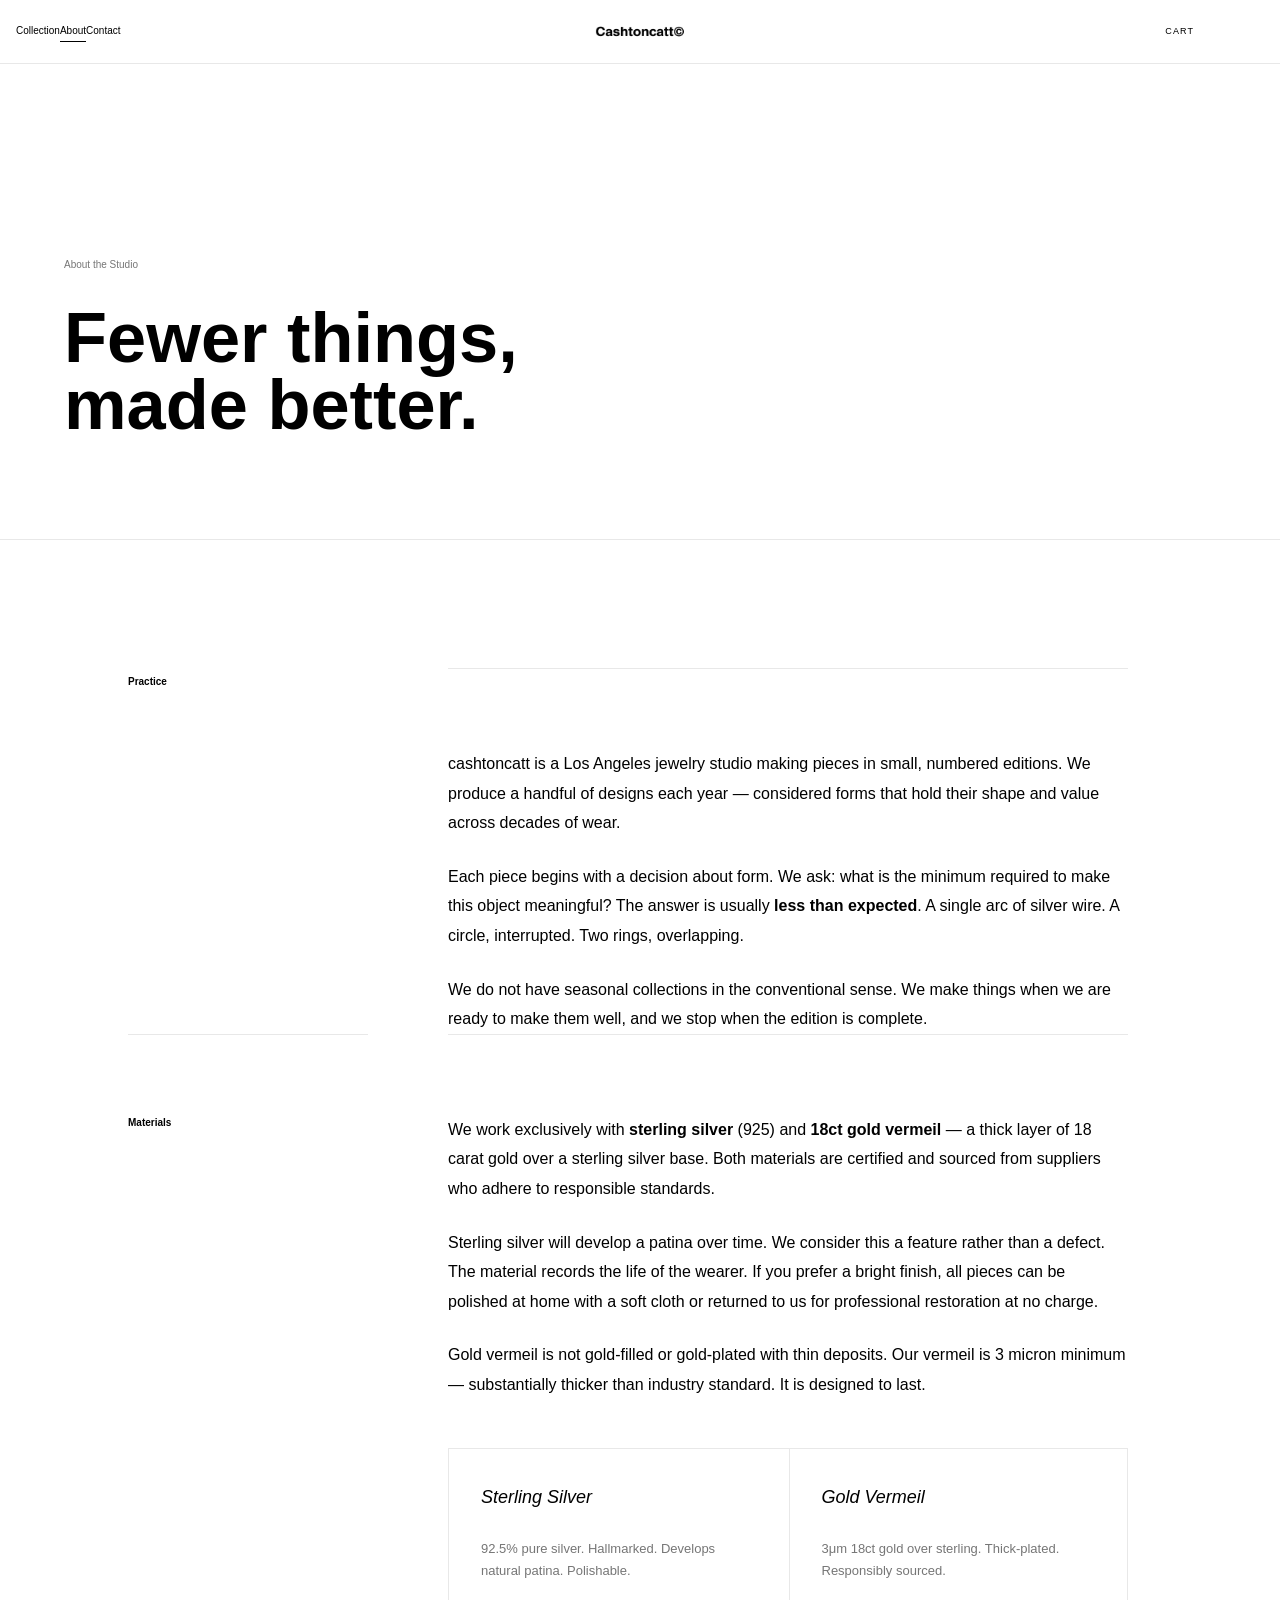
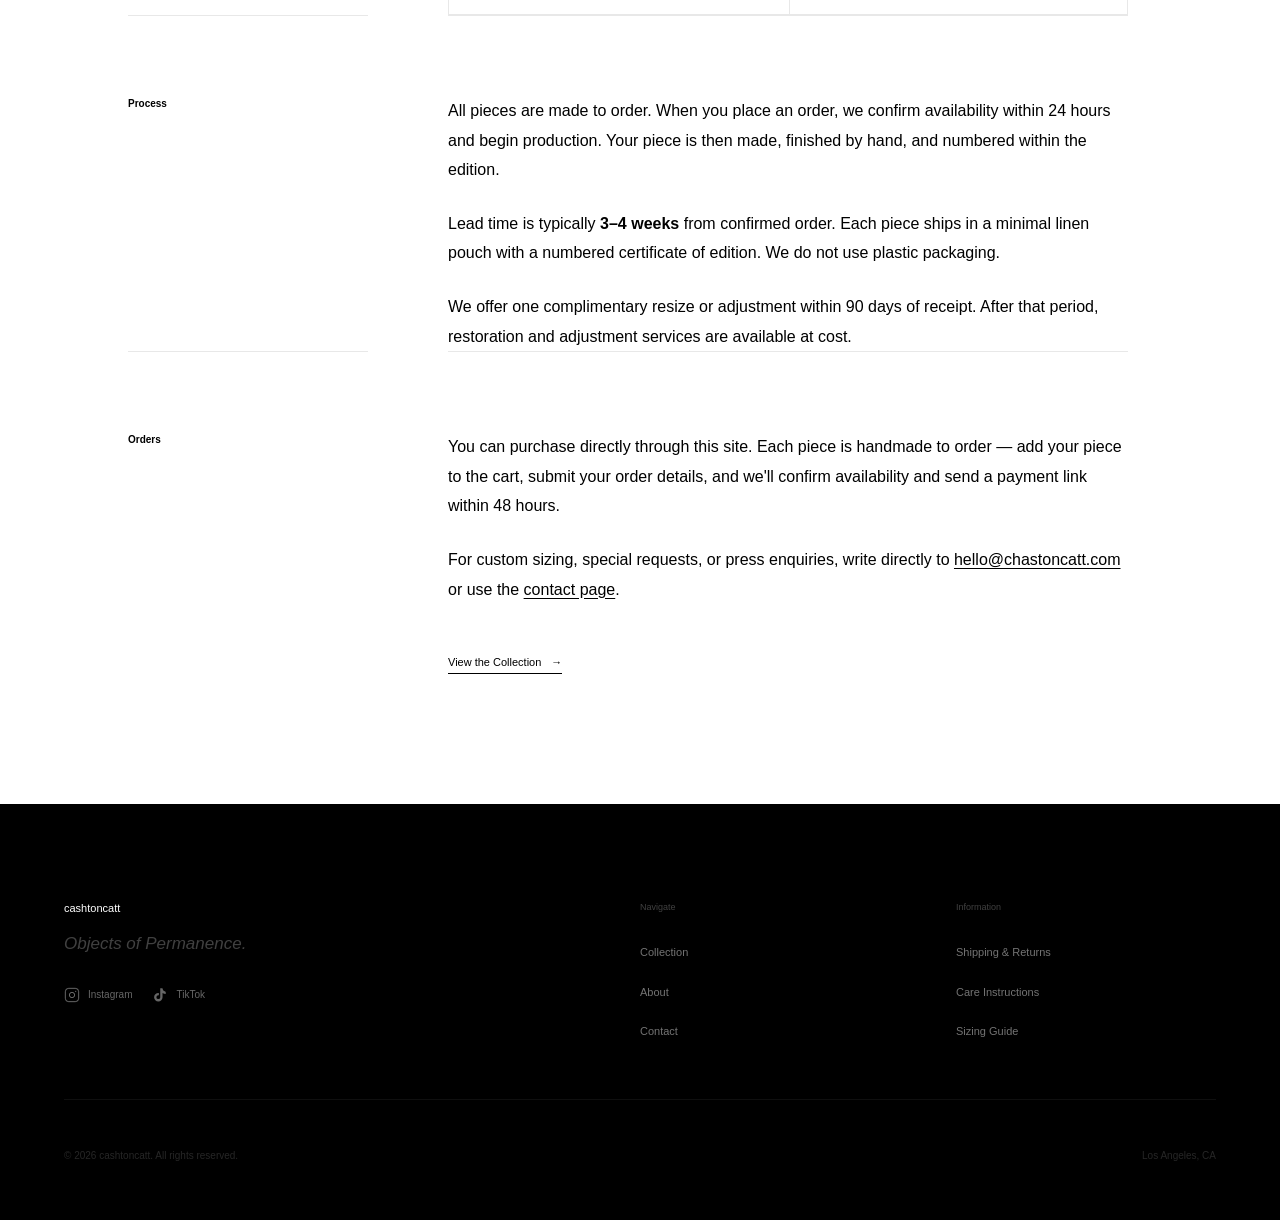
==== about.html @ 6d13a018 "Initial commit — cashtoncatt website" ====
<!DOCTYPE html>
<html lang="en">
<head>
  <meta charset="UTF-8">
  <meta name="viewport" content="width=device-width, initial-scale=1.0">
  <title>About — cashtoncatt</title>
  <meta name="description" content="cashtoncatt makes jewelry in small quantities from a studio in Los Angeles. Learn about our practice, materials, and process.">
  <link rel="stylesheet" href="css/style.css">
</head>
<body>

  <!-- ============================================
       NAVIGATION
       ============================================ -->
  <nav class="nav scrolled" id="nav">
    <div class="nav__left">
      <a href="products.html" class="nav__link">Collection</a>
      <a href="about.html" class="nav__link active">About</a>
      <a href="contact.html" class="nav__link">Contact</a>
    </div>
    <a href="index.html" class="nav__brand"><img src="images/logo.png" alt="cashtoncatt" class="nav__logo"></a>
    <div class="nav__right">
      <button class="nav__cart" id="cartToggle" aria-label="Open cart">
        Cart <span class="nav__cart-badge">0</span>
      </button>
      <button class="nav__mobile-toggle" id="mobileToggle" aria-label="Open menu">
        <span></span>
        <span></span>
      </button>
    </div>
  </nav>

  <!-- Mobile Nav -->
  <div class="nav-mobile" id="navMobile" role="dialog" aria-label="Navigation">
    <button class="nav-mobile__close" id="navMobileClose">Close</button>
    <ul class="nav-mobile__links">
      <li><a href="index.html">Home</a></li>
      <li><a href="products.html">Collection</a></li>
      <li><a href="about.html">About</a></li>
      <li><a href="contact.html">Contact</a></li>
    </ul>
  </div>

  <!-- ============================================
       ABOUT HERO
       ============================================ -->
  <section class="about-hero">
    <div class="about-hero__content">
      <span class="label about-hero__label">About the Studio</span>
      <h1 class="about-hero__title display">
        Fewer things,<br>made better.
      </h1>
    </div>
  </section>

  <!-- ============================================
       ABOUT BODY
       ============================================ -->
  <main class="about-body">
    <div class="about-body__inner container">

      <!-- Section 1: Practice -->
      <div class="about-body__section reveal">
        <p class="about-body__label">Practice</p>
      </div>
      <div class="about-body__section reveal reveal-d1">
        <div class="about-body__text">
          <p>
            cashtoncatt is a Los Angeles jewelry studio making pieces in small, numbered editions. We produce a handful of designs each year — considered forms that hold their shape and value across decades of wear.
          </p>
          <p>
            Each piece begins with a decision about form. We ask: what is the minimum required to make this object meaningful? The answer is usually <strong>less than expected</strong>. A single arc of silver wire. A circle, interrupted. Two rings, overlapping.
          </p>
          <p>
            We do not have seasonal collections in the conventional sense. We make things when we are ready to make them well, and we stop when the edition is complete.
          </p>
        </div>
      </div>

      <!-- Section 2: Materials -->
      <div class="about-body__section reveal">
        <p class="about-body__label">Materials</p>
      </div>
      <div class="about-body__section reveal reveal-d1">
        <div class="about-body__text">
          <p>
            We work exclusively with <strong>sterling silver</strong> (925) and <strong>18ct gold vermeil</strong> — a thick layer of 18 carat gold over a sterling silver base. Both materials are certified and sourced from suppliers who adhere to responsible standards.
          </p>
          <p>
            Sterling silver will develop a patina over time. We consider this a feature rather than a defect. The material records the life of the wearer. If you prefer a bright finish, all pieces can be polished at home with a soft cloth or returned to us for professional restoration at no charge.
          </p>
          <p>
            Gold vermeil is not gold-filled or gold-plated with thin deposits. Our vermeil is 3 micron minimum — substantially thicker than industry standard. It is designed to last.
          </p>
          <div class="materials-grid">
            <div class="material-item">
              <p class="material-item__name">Sterling Silver</p>
              <p class="material-item__desc">92.5% pure silver. Hallmarked. Develops natural patina. Polishable.</p>
            </div>
            <div class="material-item" style="border-left: 1px solid var(--border);">
              <p class="material-item__name">Gold Vermeil</p>
              <p class="material-item__desc">3μm 18ct gold over sterling. Thick-plated. Responsibly sourced.</p>
            </div>
          </div>
        </div>
      </div>

      <!-- Section 3: Process -->
      <div class="about-body__section reveal">
        <p class="about-body__label">Process</p>
      </div>
      <div class="about-body__section reveal reveal-d1">
        <div class="about-body__text">
          <p>
            All pieces are made to order. When you place an order, we confirm availability within 24 hours and begin production. Your piece is then made, finished by hand, and numbered within the edition.
          </p>
          <p>
            Lead time is typically <strong>3–4 weeks</strong> from confirmed order. Each piece ships in a minimal linen pouch with a numbered certificate of edition. We do not use plastic packaging.
          </p>
          <p>
            We offer one complimentary resize or adjustment within 90 days of receipt. After that period, restoration and adjustment services are available at cost.
          </p>
        </div>
      </div>

      <!-- Section 4: Orders -->
      <div class="about-body__section reveal">
        <p class="about-body__label">Orders</p>
      </div>
      <div class="about-body__section reveal reveal-d1">
        <div class="about-body__text">
          <p>
            You can purchase directly through this site. Each piece is handmade to order — add your piece to the cart, submit your order details, and we'll confirm availability and send a payment link within 48 hours.
          </p>
          <p>
            For custom sizing, special requests, or press enquiries, write directly to <a href="mailto:hello@chastoncatt.com" style="text-decoration: underline; text-underline-offset: 3px;">hello@chastoncatt.com</a> or use the <a href="contact.html" style="text-decoration: underline; text-underline-offset: 3px;">contact page</a>.
          </p>
          <a href="products.html" class="cta-link" style="margin-top: 48px; display: inline-flex;">
            View the Collection <span class="arrow">→</span>
          </a>
        </div>
      </div>

    </div>
  </main>

  <!-- ============================================
       FOOTER
       ============================================ -->
  <footer class="footer">
    <div class="footer__inner">
      <div>
        <p class="footer__brand">cashtoncatt</p>
        <p class="footer__tagline">Objects of Permanence.</p>
        <div class="footer__social">
          <a href="https://instagram.com/chastoncatt" target="_blank" rel="noopener" class="footer__social-link" aria-label="Instagram">
            <svg class="footer__social-icon" viewBox="0 0 24 24" fill="none" stroke="currentColor" stroke-width="1.5" xmlns="http://www.w3.org/2000/svg" aria-hidden="true">
              <rect x="2" y="2" width="20" height="20" rx="5" ry="5"/>
              <circle cx="12" cy="12" r="4"/>
              <circle cx="17.5" cy="6.5" r="1" fill="currentColor" stroke="none"/>
            </svg>
            Instagram
          </a>
          <a href="https://tiktok.com/@chastoncatt" target="_blank" rel="noopener" class="footer__social-link" aria-label="TikTok">
            <svg class="footer__social-icon" viewBox="0 0 24 24" fill="currentColor" xmlns="http://www.w3.org/2000/svg" aria-hidden="true">
              <path d="M19.59 6.69a4.83 4.83 0 01-3.77-4.25V2h-3.45v13.67a2.89 2.89 0 01-2.88 2.5 2.89 2.89 0 01-2.89-2.89 2.89 2.89 0 012.89-2.89c.28 0 .54.04.79.1V9.01a6.27 6.27 0 00-.79-.05 6.34 6.34 0 00-6.34 6.34 6.34 6.34 0 006.34 6.34 6.34 6.34 0 006.33-6.34V9.05a8.16 8.16 0 004.77 1.52V7.12a4.85 4.85 0 01-1-.43z"/>
            </svg>
            TikTok
          </a>
        </div>
      </div>
      <div>
        <p class="footer__nav-label">Navigate</p>
        <ul class="footer__nav">
          <li><a href="products.html">Collection</a></li>
          <li><a href="about.html">About</a></li>
          <li><a href="contact.html">Contact</a></li>
        </ul>
      </div>
      <div>
        <p class="footer__nav-label">Information</p>
        <ul class="footer__nav">
          <li><a href="contact.html">Shipping &amp; Returns</a></li>
          <li><a href="contact.html">Care Instructions</a></li>
          <li><a href="contact.html">Sizing Guide</a></li>
        </ul>
      </div>
      <div class="footer__bottom">
        <span>© 2026 cashtoncatt. All rights reserved.</span>
        <span>Los Angeles, CA</span>
      </div>
    </div>
  </footer>

  <script src="js/products.js"></script>
  <script src="js/cart.js"></script>
  <script src="js/main.js"></script>
</body>
</html>
---- css/style.css ----
/* ============================================
   CASHTONCATT — Global Stylesheet
   ============================================ */

/* --- Variables --- */
:root {
  --bg:           #FFFFFF;
  --bg-alt:       #F5F5F5;
  --text:         #000000;
  --text-muted:   #767676;
  --text-faint:   #AAAAAA;
  --dark-bg:      #000000;
  --dark-text:    #FFFFFF;
  --dark-muted:   #888888;
  --border:       #E8E8E8;
  --border-mid:   #CCCCCC;

  --font-serif: Arial, sans-serif;
  --font-sans:  Arial, sans-serif;

  --nav-height:  64px;
  --max-width:   1400px;
  --px:          clamp(20px, 5vw, 80px);
  --section-py:  clamp(80px, 10vw, 140px);

  --ease:        cubic-bezier(0.25, 0.46, 0.45, 0.94);
  --t:           0.25s;
  --t-slow:      0.5s;
}

/* --- Reset --- */
*, *::before, *::after { box-sizing: border-box; margin: 0; padding: 0; }

html {
  font-size: 16px;
  scroll-behavior: smooth;
  -webkit-font-smoothing: antialiased;
  -moz-osx-font-smoothing: grayscale;
}

body {
  font-family: var(--font-sans);
  background-color: var(--bg);
  color: var(--text);
  font-weight: 300;
  line-height: 1.6;
  overflow-x: hidden;
  
}


img, svg { display: block; max-width: 100%; }
a { color: inherit; text-decoration: none; }
button { background: none; border: none; cursor: pointer; font-family: inherit; color: inherit; }
ul { list-style: none; }

/* --- Typography utilities --- */
.label {
  font-family: var(--font-sans);
  font-size: 10px;
  font-weight: 400;
  color: var(--text-muted);
}

.display {
  font-family: var(--font-serif);
  font-weight: 700;
}

/* ============================================
   NAVIGATION
   ============================================ */

.nav {
  position: fixed;
  top: 0; left: 0; right: 0;
  height: var(--nav-height);
  z-index: 500;
  display: flex;
  align-items: center;
  justify-content: space-between;
  padding: 0 var(--px) 0 16px;
  background-color: rgba(255, 255, 255, 0.97);
  backdrop-filter: blur(8px);
  -webkit-backdrop-filter: blur(8px);
  border-bottom: 1px solid var(--border);
  overflow: visible;
}

.nav .nav__logo { filter: brightness(0); }

.nav__brand {
  display: flex;
  align-items: center;
  flex-shrink: 0;
  align-self: center;
}

.nav__logo {
  height: 98px;
  width: auto;
  display: block;
  margin-top: calc((98px - var(--nav-height)) / -2);
  margin-bottom: calc((98px - var(--nav-height)) / -2);
  transform: translateY(4px);
}

.hero-image-link {
  display: block;
  width: 100%;
  height: 100svh;
  overflow: hidden;
  cursor: pointer;
}

.hero-image-link .hero__image {
  width: 100%;
  height: 100%;
  object-fit: cover;
  display: block;
}

.nav__link {
  font-size: 10px;
  font-weight: 400;
  position: relative;
  padding-bottom: 2px;
  white-space: nowrap;
}

.nav__link--cat {
  font-size: 9px;
  font-weight: 500;
  text-transform: uppercase;
  letter-spacing: 0.12em;
}

.nav__link::after {
  content: '';
  position: absolute;
  bottom: -1px; left: 0;
  width: 0; height: 1px;
  background: currentColor;
  transition: width var(--t) var(--ease);
}

.nav__link:hover::after,
.nav__link.active::after { width: 100%; }

@media (min-width: 768px) {
  .nav__left  { display: flex; align-items: center; gap: 0; }
  .nav__cats  { display: flex; align-items: center; gap: 28px; margin-left: 48px; }
  .nav__right { display: flex; justify-content: flex-end; gap: 32px; align-items: center; }
}

/* Cart button */
.nav__cart {
  display: flex;
  align-items: center;
  gap: 6px;
  font-size: 9px;
  font-weight: 500;
  text-transform: uppercase;
  letter-spacing: 0.12em;
  position: relative;
  cursor: pointer;
  padding-bottom: 2px;
}

.nav__cart-badge {
  display: inline-flex;
  align-items: center;
  justify-content: center;
  min-width: 16px;
  height: 16px;
  padding: 0 4px;
  border-radius: 8px;
  background: var(--text);
  color: var(--dark-text);
  font-size: 9px;
  opacity: 0;
  transition: opacity var(--t);
}

.nav__cart-badge.visible { opacity: 1; }

/* Mobile toggle */
.nav__mobile-toggle {
  display: flex;
  flex-direction: column;
  gap: 5px;
  padding: 8px;
  margin-right: -8px;
}

.nav__mobile-toggle span {
  display: block;
  width: 22px; height: 1px;
  background: currentColor;
  transition: var(--t);
}

@media (min-width: 768px) {
  .nav__mobile-toggle { display: none; }
  .nav__left, .nav__right { display: flex; }
}

@media (max-width: 767px) {
  .nav__left, .nav__right > .nav__link:not(:last-child) { display: none; }
}

/* Mobile nav overlay */
.nav-mobile {
  position: fixed;
  inset: 0;
  background: var(--dark-bg);
  color: var(--dark-text);
  z-index: 600;
  display: flex;
  flex-direction: column;
  align-items: center;
  justify-content: center;
  opacity: 0;
  pointer-events: none;
  transition: opacity var(--t-slow) var(--ease);
}

.nav-mobile.open {
  opacity: 1;
  pointer-events: all;
}

.nav-mobile__close {
  position: absolute;
  top: 20px; right: var(--px);
  font-size: 10px;
  color: var(--dark-muted);
  transition: color var(--t);
}
.nav-mobile__close:hover { color: var(--dark-text); }

.nav-mobile__links { text-align: center; }
.nav-mobile__links li + li { margin-top: 28px; }
.nav-mobile__links a {
  font-family: var(--font-serif);
  font-size: clamp(28px, 6vw, 52px);
  font-weight: 300;
  font-style: italic;
  transition: opacity var(--t);
}
.nav-mobile__links a:hover { opacity: 0.4; }

/* ============================================
   LAYOUT
   ============================================ */

.container {
  max-width: var(--max-width);
  margin: 0 auto;
  padding: 0 var(--px);
}

/* ============================================
   HERO
   ============================================ */

.hero {
  min-height: 100svh;
  display: flex;
  align-items: flex-end;
  padding: var(--nav-height) var(--px) clamp(48px, 7vw, 80px);
  position: relative;
  overflow: hidden;
  background: var(--bg);
}

/* ---- Hero static image ---- */
.hero__image-wrap {
  position: absolute;
  inset: 0;
  z-index: 0;
}

.hero__image {
  width: 100%;
  height: 100%;
  object-fit: cover;
  display: block;
}

/* Overlay keeps text legible over any photo */
.hero__slider-overlay {
  position: absolute;
  inset: 0;
  background: linear-gradient(
    to bottom,
    transparent 50%,
    rgba(255,255,255,0.75) 100%
  );
}

/* Progress dots */
.hero__slider-dots {
  position: absolute;
  bottom: clamp(20px, 3vw, 32px);
  right: var(--px);
  display: flex;
  gap: 8px;
  z-index: 2;
}

.hero__slider-dot {
  width: 24px;
  height: 1px;
  background: var(--text);
  opacity: 0.25;
  transition: opacity 0.4s, width 0.4s;
  cursor: pointer;
  border: none;
  padding: 4px 0;
  background-clip: content-box;
}

.hero__slider-dot.active {
  opacity: 0.8;
  width: 44px;
}

.hero::before, .hero::after { display: none; }

.hero__content {
  width: 100%;
  position: relative;
  z-index: 1;
}

.hero__eyebrow {
  display: block;
  margin-bottom: 28px;
}

.hero__title {
  margin-bottom: clamp(32px, 5vw, 56px);
  line-height: 1;
}

.hero__title-pre {
  display: block;
  font-family: var(--font-sans);
  font-size: clamp(12px, 1.4vw, 16px);
  font-weight: 300;
  color: var(--text);
  margin-bottom: 12px;
}

.hero__title-main {
  display: block;
  font-family: var(--font-serif);
  font-size: clamp(22px, 5.5vw, 80px);
  font-weight: 700;
  font-style: normal;
  line-height: 0.93;
}

.hero__divider { display: none; }

.hero__footer {
  display: flex;
  align-items: center;
  justify-content: space-between;
  flex-wrap: wrap;
  gap: 16px;
}

.hero__sub {
  font-size: 11px;
  color: var(--text);
}

/* ============================================
   CTA LINK
   ============================================ */

.cta-link {
  display: inline-flex;
  align-items: center;
  gap: 10px;
  font-size: 11px;
  font-weight: 400;
  position: relative;
  padding-bottom: 2px;
}

.cta-link::after {
  content: '';
  position: absolute;
  bottom: 0; left: 0;
  width: 100%; height: 1px;
  background: currentColor;
  transform-origin: left;
  transform: scaleX(1);
  transition: transform var(--t) var(--ease);
}

.cta-link:hover::after {
  transform: scaleX(0);
  transform-origin: right;
}

.cta-link .arrow {
  display: inline-block;
  transition: transform var(--t) var(--ease);
}

.cta-link:hover .arrow { transform: translateX(5px); }

/* ---- Second hero image ---- */
.hero-image2 {
  width: 100%;
  height: 100svh;
  overflow: hidden;
}

.hero-image2 img {
  width: 100%;
  height: 100%;
  object-fit: cover;
  display: block;
}

/* ============================================
   TICKER
   ============================================ */

.ticker {
  overflow: hidden;
  border-top: 1px solid var(--border);
  border-bottom: 1px solid var(--border);
  padding: 13px 0;
}

.ticker__track {
  display: flex;
  gap: 56px;
  white-space: nowrap;
  width: max-content;
  animation: tickerScroll 28s linear infinite;
}

.ticker__track span {
  font-size: 11px;
  font-weight: 400;
  color: var(--text);
}

.ticker__sep { opacity: 0.4; }

@keyframes tickerScroll {
  from { transform: translateX(0); }
  to   { transform: translateX(-50%); }
}

/* ============================================
   PRODUCT CARD
   ============================================ */

.product-card {
  cursor: pointer;
  -webkit-tap-highlight-color: transparent;
}

.product-card__image {
  position: relative;
  overflow: hidden;
  aspect-ratio: 3 / 4;
  background: var(--bg-alt);
}

.product-card__image img {
  width: 100%;
  height: 100%;
  object-fit: cover;
}

.product-card__image svg {
  width: 100%;
  height: 100%;
  display: block;
}

.product-card__overlay {
  position: absolute;
  inset: 0;
  display: flex;
  align-items: center;
  justify-content: center;
  background: rgba(0, 0, 0, 0);
  transition: background var(--t) var(--ease);
}

.product-card:hover .product-card__overlay {
  background: rgba(0, 0, 0, 0.05);
}

.product-card__overlay-text {
  font-size: 10px;
  opacity: 0;
  transform: translateY(4px);
  transition: opacity var(--t) var(--ease), transform var(--t) var(--ease);
  background: rgba(255, 255, 255, 0.92);
  color: var(--text);
  padding: 10px 20px;
}

.product-void .product-card__overlay-text {
  background: rgba(0, 0, 0, 0.8);
  color: var(--dark-text);
}

.product-card:hover .product-card__overlay-text {
  opacity: 1;
  transform: translateY(0);
}

.product-card__sold-out {
  position: absolute;
  top: 16px; right: 16px;
  font-size: 9px;
  background: var(--bg);
  padding: 6px 12px;
  border: 1px solid var(--border);
}

.product-card__info {
  padding: 16px 0 40px;
  display: grid;
  grid-template-columns: 1fr auto;
  gap: 6px 16px;
  align-items: baseline;
}

.product-card__name {
  font-family: var(--font-serif);
  font-size: 17px;
  font-weight: 700;
  grid-column: 1;
}

.product-card__price {
  font-size: 13px;
  grid-column: 2;
  grid-row: 1;
}

.product-card__meta {
  font-size: 10px;
  color: var(--text);
  grid-column: 1 / -1;
}

/* ============================================
   FEATURED PRODUCTS (homepage 2-up)
   ============================================ */

.featured-products {
  padding: clamp(64px, 8vw, 120px) 0;
}

.featured-products__header {
  display: flex;
  align-items: center;
  justify-content: space-between;
  margin-bottom: 40px;
}

.featured-grid {
  display: grid;
  grid-template-columns: 1fr;
  gap: 2px;
}

@media (min-width: 640px) {
  .featured-grid {
    grid-template-columns: repeat(2, 1fr);
  }
}

/* ============================================
   PRODUCTS GRID (collection page)
   ============================================ */

.products-section {
  padding: 0 0 var(--section-py);
}

.products-grid {
  display: grid;
  grid-template-columns: 1fr;
  gap: 2px;
}

@media (min-width: 640px) {
  .products-grid { grid-template-columns: repeat(2, 1fr); }
}

@media (min-width: 1024px) {
  .products-grid { grid-template-columns: repeat(3, 1fr); }
}

/* ============================================
   PAGE HEADER
   ============================================ */

.page-header {
  padding: calc(var(--nav-height) + clamp(48px, 8vw, 80px)) var(--px) clamp(48px, 6vw, 80px);
  border-bottom: 1px solid var(--border);
  margin-bottom: 2px;
}

.page-header__inner {
  max-width: var(--max-width);
  margin: 0 auto;
  display: flex;
  align-items: flex-end;
  justify-content: space-between;
  flex-wrap: wrap;
  gap: 16px;
}

.page-header__title {
  font-family: var(--font-serif);
  font-size: clamp(32px, 5vw, 68px);
  font-weight: 700;
  line-height: 1;
}

.page-header__meta {
  font-size: 10px;
  color: var(--text);
  padding-bottom: 8px;
}

/* ============================================
   PHILOSOPHY SECTION
   ============================================ */

.philosophy {
  background: var(--dark-bg);
  color: var(--dark-text);
  padding: var(--section-py) var(--px);
}

.philosophy__inner {
  max-width: var(--max-width);
  margin: 0 auto;
  display: flex;
  flex-direction: column;
  gap: 48px;
}

.philosophy__quote {
  font-family: var(--font-serif);
  font-size: clamp(22px, 3vw, 44px);
  font-weight: 700;
  line-height: 1.1;
  max-width: 880px;
}

.philosophy__footer {
  display: flex;
  align-items: center;
  justify-content: space-between;
  flex-wrap: wrap;
  gap: 24px;
  padding-top: 48px;
  border-top: 1px solid rgba(255, 255, 255, 0.1);
}

/* ============================================
   ABOUT TEASER (homepage)
   ============================================ */

.about-teaser {
  padding: var(--section-py) var(--px);
}

.about-teaser__inner {
  max-width: var(--max-width);
  margin: 0 auto;
  display: grid;
  grid-template-columns: 1fr;
  gap: 56px;
  align-items: end;
}

@media (min-width: 768px) {
  .about-teaser__inner {
    grid-template-columns: 1fr 1fr;
    gap: 80px;
  }
}

.about-teaser__label {
  display: block;
  margin-bottom: 24px;
}

.about-teaser__title {
  font-family: var(--font-serif);
  font-size: clamp(32px, 5vw, 68px);
  font-weight: 700;
  line-height: 1;
}

.about-teaser__text {
  font-size: 14px;
  line-height: 1.9;
  color: var(--text);
  max-width: 500px;
}

.about-teaser__text + .about-teaser__text { margin-top: 20px; }

.about-teaser__cta {
  display: inline-flex;
  margin-top: 48px;
}

/* ============================================
   ABOUT PAGE
   ============================================ */

.about-hero {
  min-height: 60svh;
  display: flex;
  align-items: flex-end;
  padding: var(--nav-height) var(--px) clamp(56px, 8vw, 100px);
  border-bottom: 1px solid var(--border);
}

.about-hero__content { max-width: var(--max-width); margin: 0 auto; width: 100%; }

.about-hero__label { display: block; margin-bottom: 32px; }

.about-hero__title {
  font-family: var(--font-serif);
  font-size: clamp(34px, 5.5vw, 76px);
  font-weight: 700;
  line-height: 0.95;
  max-width: 800px;
}

.about-body {
  padding: var(--section-py) var(--px);
}

.about-body__inner {
  max-width: var(--max-width);
  margin: 0 auto;
  display: grid;
  grid-template-columns: 1fr;
  gap: 80px;
}

@media (min-width: 768px) {
  .about-body__inner {
    grid-template-columns: 240px 1fr;
    gap: 0 80px;
  }
}

.about-body__section + .about-body__section {
  padding-top: 80px;
  border-top: 1px solid var(--border);
  grid-column: 1 / -1;
}

@media (min-width: 768px) {
  .about-body__section + .about-body__section {
    display: contents;
  }
  .about-body__section + .about-body__section .about-body__label {
    padding-top: 80px;
    border-top: 1px solid var(--border);
  }
  .about-body__section + .about-body__section .about-body__text {
    padding-top: 80px;
    border-top: 1px solid var(--border);
  }
}

.about-body__label {
  font-size: 10px;
  font-weight: 700;
  color: var(--text);
  padding-top: 6px;
}

.about-body__text {
  font-size: 16px;
  line-height: 1.85;
  color: var(--text);
  max-width: 680px;
}

.about-body__text p + p { margin-top: 24px; }

.about-body__text strong {
  font-weight: 700;
  color: var(--text);
}

.materials-grid {
  display: grid;
  grid-template-columns: repeat(2, 1fr);
  gap: 1px;
  margin-top: 48px;
  border: 1px solid var(--border);
}

.material-item {
  padding: 32px;
}

.material-item__name {
  font-family: var(--font-serif);
  font-size: 18px;
  font-style: italic;
  font-weight: 300;
  margin-bottom: 12px;
}

.material-item__desc {
  font-size: 13px;
  line-height: 1.7;
  color: var(--text-muted);
}

/* ============================================
   CONTACT PAGE
   ============================================ */

.contact-hero {
  min-height: 40svh;
  display: flex;
  align-items: flex-end;
  padding: var(--nav-height) var(--px) clamp(40px, 6vw, 80px);
  border-bottom: 1px solid var(--border);
}

.contact-hero__content { max-width: var(--max-width); margin: 0 auto; width: 100%; }

.contact-hero__label { display: block; margin-bottom: 24px; }

.contact-hero__title {
  font-family: var(--font-serif);
  font-size: clamp(34px, 5.5vw, 76px);
  font-weight: 700;
  line-height: 0.95;
}

.contact-body {
  padding: var(--section-py) var(--px);
}

.contact-body__inner {
  max-width: var(--max-width);
  margin: 0 auto;
  display: grid;
  grid-template-columns: 1fr;
  gap: 64px;
}

@media (min-width: 768px) {
  .contact-body__inner {
    grid-template-columns: 1fr 1fr;
    gap: 80px;
  }
}

.contact-info__label {
  font-size: 10px;
  color: var(--text-muted);
  display: block;
  margin-bottom: 24px;
}

.contact-info__text {
  font-size: 15px;
  line-height: 1.8;
  color: var(--text-muted);
  max-width: 400px;
  margin-bottom: 40px;
}

.contact-info__email {
  display: block;
  font-family: var(--font-serif);
  font-size: clamp(18px, 2.2vw, 28px);
  font-style: italic;
  font-weight: 300;
  line-height: 1.2;
  margin-bottom: 40px;
  text-decoration: underline;
  text-underline-offset: 4px;
}

.social-links {
  display: flex;
  flex-direction: column;
  gap: 16px;
}

.social-link {
  display: flex;
  align-items: center;
  gap: 16px;
  font-size: 11px;
  transition: opacity var(--t);
}

.social-link:hover { opacity: 0.5; }

.social-link__icon {
  width: 20px;
  height: 20px;
  flex-shrink: 0;
}

/* Contact Form */
.contact-form { display: flex; flex-direction: column; gap: 24px; }

.form-field { display: flex; flex-direction: column; gap: 8px; }

.form-label {
  font-size: 9px;
  font-weight: 400;
  color: var(--text-muted);
}

.form-input {
  border: none;
  border-bottom: 1px solid var(--border);
  background: transparent;
  padding: 12px 0;
  font-family: var(--font-sans);
  font-size: 14px;
  color: var(--text);
  transition: border-color var(--t);
  width: 100%;
  appearance: none;
  -webkit-appearance: none;
}

.form-input:focus {
  outline: none;
  border-bottom-color: var(--text);
}

.form-textarea {
  resize: none;
  min-height: 120px;
}

.form-submit-wrapper { margin-top: 8px; }

.form-success {
  display: none;
  padding: 20px 0;
  font-size: 12px;
  color: var(--text);
}

.form-success.visible { display: block; }

/* ============================================
   FOOTER
   ============================================ */

.footer {
  background: var(--dark-bg);
  color: var(--dark-text);
  padding: clamp(56px, 8vw, 96px) var(--px) clamp(40px, 5vw, 56px);
}

.footer__inner {
  max-width: var(--max-width);
  margin: 0 auto;
  display: grid;
  grid-template-columns: 1fr;
  gap: 56px;
}

@media (min-width: 768px) {
  .footer__inner {
    grid-template-columns: 2fr 1fr 1fr;
  }
}

.footer__brand {
  font-size: 11px;
  font-weight: 400;
}

.footer__tagline {
  font-family: var(--font-serif);
  font-size: 17px;
  font-weight: 300;
  font-style: italic;
  color: rgba(255, 255, 255, 0.25);
  margin-top: 16px;
  line-height: 1.3;
}

.footer__social {
  display: flex;
  gap: 20px;
  margin-top: 32px;
}

.footer__social-link {
  display: flex;
  align-items: center;
  gap: 8px;
  font-size: 10px;
  color: rgba(255, 255, 255, 0.4);
  transition: color var(--t);
}

.footer__social-link:hover { color: var(--dark-text); }

.footer__social-icon {
  width: 16px;
  height: 16px;
}

.footer__nav-label {
  font-size: 9px;
  font-weight: 400;
  color: rgba(255, 255, 255, 0.25);
  margin-bottom: 24px;
}

.footer__nav { display: flex; flex-direction: column; gap: 14px; }

.footer__nav a {
  font-size: 11px;
  color: rgba(255, 255, 255, 0.45);
  transition: color var(--t);
}

.footer__nav a:hover { color: var(--dark-text); }

.footer__bottom {
  grid-column: 1 / -1;
  padding-top: 48px;
  border-top: 1px solid rgba(255, 255, 255, 0.06);
  display: flex;
  justify-content: space-between;
  align-items: center;
  flex-wrap: wrap;
  gap: 12px;
  font-size: 10px;
  color: rgba(255, 255, 255, 0.15);
}

/* ============================================
   PRODUCT MODAL
   ============================================ */

.product-modal {
  position: fixed;
  inset: 0;
  z-index: 700;
  display: flex;
  align-items: flex-end;
  opacity: 0;
  pointer-events: none;
  transition: opacity var(--t) var(--ease);
}

.product-modal.open {
  opacity: 1;
  pointer-events: all;
}

.product-modal__backdrop {
  position: absolute;
  inset: 0;
  background: rgba(0, 0, 0, 0.5);
}

.product-modal__panel {
  position: relative;
  width: 100%;
  max-height: 94svh;
  background: var(--bg);
  overflow-y: auto;
  -webkit-overflow-scrolling: touch;
  transform: translateY(100%);
  transition: transform 0.5s cubic-bezier(0.32, 0.72, 0, 1);
  border-radius: 12px 12px 0 0;
}

.product-modal.open .product-modal__panel {
  transform: translateY(0);
}

@media (min-width: 768px) {
  .product-modal {
    align-items: stretch;
    justify-content: flex-end;
  }
  .product-modal__panel {
    width: min(560px, 42vw);
    max-height: 100%;
    border-radius: 0;
    transform: translateX(100%);
  }
  .product-modal.open .product-modal__panel {
    transform: translateX(0);
  }
}

.product-modal__inner { padding: 40px 40px 60px; }

@media (min-width: 768px) {
  .product-modal__inner { padding: 72px 48px 72px; }
}

.product-modal__close {
  display: flex;
  align-items: center;
  gap: 10px;
  font-size: 10px;
  color: var(--text-muted);
  margin-bottom: 48px;
  transition: color var(--t);
}

.product-modal__close:hover { color: var(--text); }

.product-modal__close::before {
  content: '←';
  font-size: 12px;
}

.product-modal__image {
  aspect-ratio: 3 / 4;
  margin-bottom: 36px;
  overflow: hidden;
}

.product-modal__image img {
  width: 100%;
  height: 100%;
  object-fit: cover;
}

.product-modal__image svg {
  width: 100%;
  height: 100%;
}

.product-modal__edition {
  display: block;
  margin-bottom: 10px;
}

.product-modal__name {
  font-family: var(--font-serif);
  font-size: clamp(28px, 3.5vw, 42px);
  font-weight: 300;
  font-style: italic;
  line-height: 0.95;
  margin-bottom: 32px;
}

.product-modal__specs {
  display: grid;
  grid-template-columns: 1fr 1fr;
  gap: 20px 24px;
  padding: 24px 0;
  border-top: 1px solid var(--border);
  border-bottom: 1px solid var(--border);
  margin-bottom: 32px;
}

.spec-label {
  font-size: 9px;
  font-weight: 400;
  color: var(--text-muted);
  margin-bottom: 5px;
}


.product-modal__description {
  font-size: 14px;
  line-height: 1.85;
  color: var(--text-muted);
  margin-bottom: 32px;
}

/* Size selector */
.product-options {
  margin-bottom: 24px;
}

.size-select {
  width: 100%;
  padding: 14px 16px;
  border: 1px solid var(--border);
  background: var(--bg);
  font-family: var(--font-sans);
  font-size: 13px;
  font-weight: 300;
  color: var(--text);
  appearance: none;
  -webkit-appearance: none;
  cursor: pointer;
  background-image: url("data:image/svg+xml,%3Csvg xmlns='http://www.w3.org/2000/svg' width='12' height='8' viewBox='0 0 12 8'%3E%3Cpath d='M1 1l5 5 5-5' stroke='%23888' stroke-width='1' fill='none'/%3E%3C/svg%3E");
  background-repeat: no-repeat;
  background-position: right 16px center;
  transition: border-color var(--t);
}

.size-select:focus {
  outline: none;
  border-color: var(--text);
}

.product-modal__price-row {
  display: flex;
  align-items: baseline;
  justify-content: space-between;
  margin-bottom: 28px;
}

.product-modal__price {
  font-family: var(--font-serif);
  font-size: 40px;
  font-weight: 300;
  font-style: italic;
}

.product-modal__avail {
  font-size: 10px;
  color: var(--text-muted);
}

/* --- Buttons --- */
.btn {
  display: block;
  width: 100%;
  padding: 18px 32px;
  font-family: var(--font-sans);
  font-size: 10px;
  font-weight: 400;
  text-align: center;
  cursor: pointer;
  transition: background var(--t) var(--ease),
              color var(--t) var(--ease),
              border-color var(--t) var(--ease);
}

.btn-primary {
  background: var(--text);
  color: var(--dark-text);
  border: 1px solid var(--text);
}

.btn-primary:hover {
  background: transparent;
  color: var(--text);
}

.btn-ghost {
  background: transparent;
  color: var(--text-muted);
  border: 1px solid var(--border);
  margin-top: 10px;
}

.btn-ghost:hover {
  color: var(--text);
  border-color: var(--text);
}

.btn:disabled {
  opacity: 0.4;
  cursor: not-allowed;
}

/* ============================================
   CART DRAWER
   ============================================ */

.cart-drawer {
  position: fixed;
  inset: 0;
  z-index: 700;
  display: flex;
  align-items: stretch;
  justify-content: flex-end;
  opacity: 0;
  pointer-events: none;
  transition: opacity var(--t) var(--ease);
}

.cart-drawer.open {
  opacity: 1;
  pointer-events: all;
}

.cart-drawer__backdrop {
  position: absolute;
  inset: 0;
  background: rgba(0, 0, 0, 0.45);
}

.cart-drawer__panel {
  position: relative;
  width: min(480px, 100vw);
  height: 100%;
  background: var(--bg);
  overflow-y: auto;
  -webkit-overflow-scrolling: touch;
  transform: translateX(100%);
  transition: transform 0.5s cubic-bezier(0.32, 0.72, 0, 1);
  display: flex;
  flex-direction: column;
}

.cart-drawer.open .cart-drawer__panel {
  transform: translateX(0);
}

.cart-drawer__header {
  padding: 28px 36px;
  border-bottom: 1px solid var(--border);
  display: flex;
  align-items: center;
  justify-content: space-between;
  flex-shrink: 0;
}

.cart-drawer__close {
  font-size: 10px;
  color: var(--text-muted);
  transition: color var(--t);
}

.cart-drawer__close:hover { color: var(--text); }

.cart-drawer__items {
  flex: 1;
  padding: 0 36px;
  overflow-y: auto;
}

.cart-empty {
  padding: 48px 0;
  font-size: 13px;
  color: var(--text-muted);
}

.cart-item {
  display: grid;
  grid-template-columns: 72px 1fr auto;
  gap: 16px;
  padding: 24px 0;
  border-bottom: 1px solid var(--border);
  align-items: start;
}

.cart-item__image {
  aspect-ratio: 3 / 4;
  overflow: hidden;
  background: var(--bg-alt);
}

.cart-item__image img,
.cart-item__image svg { width: 100%; height: 100%; object-fit: cover; }

.cart-item__details { padding-top: 2px; }

.cart-item__name {
  font-family: var(--font-serif);
  font-size: 18px;
  font-weight: 300;
  font-style: italic;
  line-height: 1.1;
  margin-bottom: 4px;
}

.cart-item__meta {
  font-size: 10px;
  color: var(--text-muted);
}

.cart-item__right { text-align: right; padding-top: 2px; }

.cart-item__price {
  font-size: 13px;
  margin-bottom: 8px;
}

.cart-item__remove {
  font-size: 9px;
  color: var(--text-faint);
  transition: color var(--t);
}

.cart-item__remove:hover { color: var(--text); }

.cart-drawer__footer {
  padding: 24px 36px 36px;
  border-top: 1px solid var(--border);
  flex-shrink: 0;
}

.cart-total-row {
  display: flex;
  justify-content: space-between;
  align-items: baseline;
  margin-bottom: 8px;
}

.cart-total-amount {
  font-family: var(--font-serif);
  font-size: 28px;
  font-weight: 300;
  font-style: italic;
}

.cart-lead-note {
  font-size: 10px;
  color: var(--text-muted);
  margin-bottom: 20px;
}

/* ============================================
   CHECKOUT MODAL
   ============================================ */

.checkout-modal {
  position: fixed;
  inset: 0;
  z-index: 750;
  display: flex;
  align-items: stretch;
  justify-content: flex-end;
  opacity: 0;
  pointer-events: none;
  transition: opacity var(--t) var(--ease);
}

.checkout-modal.open {
  opacity: 1;
  pointer-events: all;
}

.checkout-modal__backdrop {
  position: absolute;
  inset: 0;
  background: rgba(0, 0, 0, 0.5);
}

.checkout-modal__panel {
  position: relative;
  width: 100%;
  max-height: 96svh;
  background: var(--bg);
  overflow-y: auto;
  -webkit-overflow-scrolling: touch;
  transform: translateY(100%);
  transition: transform 0.5s cubic-bezier(0.32, 0.72, 0, 1);
  margin-top: auto;
}

.checkout-modal.open .checkout-modal__panel {
  transform: translateY(0);
}

@media (min-width: 768px) {
  .checkout-modal { align-items: stretch; }
  .checkout-modal__panel {
    width: min(560px, 100vw);
    height: 100%;
    max-height: 100%;
    margin-top: 0;
    transform: translateX(100%);
  }
  .checkout-modal.open .checkout-modal__panel {
    transform: translateX(0);
  }
}

.checkout-modal__inner {
  padding: 40px 40px 60px;
}

@media (min-width: 768px) {
  .checkout-modal__inner { padding: 56px 48px 72px; }
}

.checkout-modal__back {
  font-size: 10px;
  color: var(--text-muted);
  margin-bottom: 40px;
  display: flex;
  align-items: center;
  gap: 8px;
  transition: color var(--t);
}

.checkout-modal__back:hover { color: var(--text); }

.checkout-modal__title {
  font-family: var(--font-serif);
  font-size: clamp(36px, 4vw, 52px);
  font-weight: 300;
  font-style: italic;
  line-height: 0.95;
  margin-bottom: 12px;
}

.checkout-modal__sub {
  font-size: 13px;
  line-height: 1.7;
  color: var(--text-muted);
  margin-bottom: 40px;
}

.checkout-form { display: flex; flex-direction: column; gap: 20px; }

.checkout-summary {
  border-top: 1px solid var(--border);
  border-bottom: 1px solid var(--border);
  padding: 20px 0;
  margin: 8px 0 16px;
}

.checkout-summary__block { display: flex; flex-direction: column; gap: 10px; }

.checkout-summary__row {
  display: flex;
  justify-content: space-between;
  font-size: 13px;
  color: var(--text-muted);
}

.checkout-summary__total {
  color: var(--text);
  font-weight: 400;
  padding-top: 10px;
  border-top: 1px solid var(--border);
  margin-top: 4px;
}

.checkout-footer-note {
  font-size: 11px;
  color: var(--text-faint);
  text-align: center;
  margin-top: 12px;
}

/* Order confirmation */
.order-confirm {
  position: fixed;
  inset: 0;
  z-index: 800;
  background: var(--bg);
  display: flex;
  align-items: center;
  justify-content: center;
  text-align: center;
  padding: var(--px);
  opacity: 0;
  pointer-events: none;
  transition: opacity var(--t-slow) var(--ease);
}

.order-confirm.open {
  opacity: 1;
  pointer-events: all;
}

.order-confirm__inner { max-width: 400px; }

.order-confirm__check {
  font-family: var(--font-serif);
  font-size: 64px;
  font-style: italic;
  line-height: 1;
  margin-bottom: 24px;
  color: var(--text);
}

.order-confirm__title {
  font-family: var(--font-serif);
  font-size: 40px;
  font-weight: 300;
  font-style: italic;
  margin-bottom: 16px;
}

.order-confirm__text {
  font-size: 14px;
  line-height: 1.8;
  color: var(--text-muted);
  margin-bottom: 40px;
}

/* ============================================
   SCROLL REVEAL
   ============================================ */

.reveal, .reveal.visible { opacity: 1; transform: none; transition: none; }
.reveal-d1, .reveal-d2, .reveal-d3, .reveal-d4 { transition-delay: 0s; }
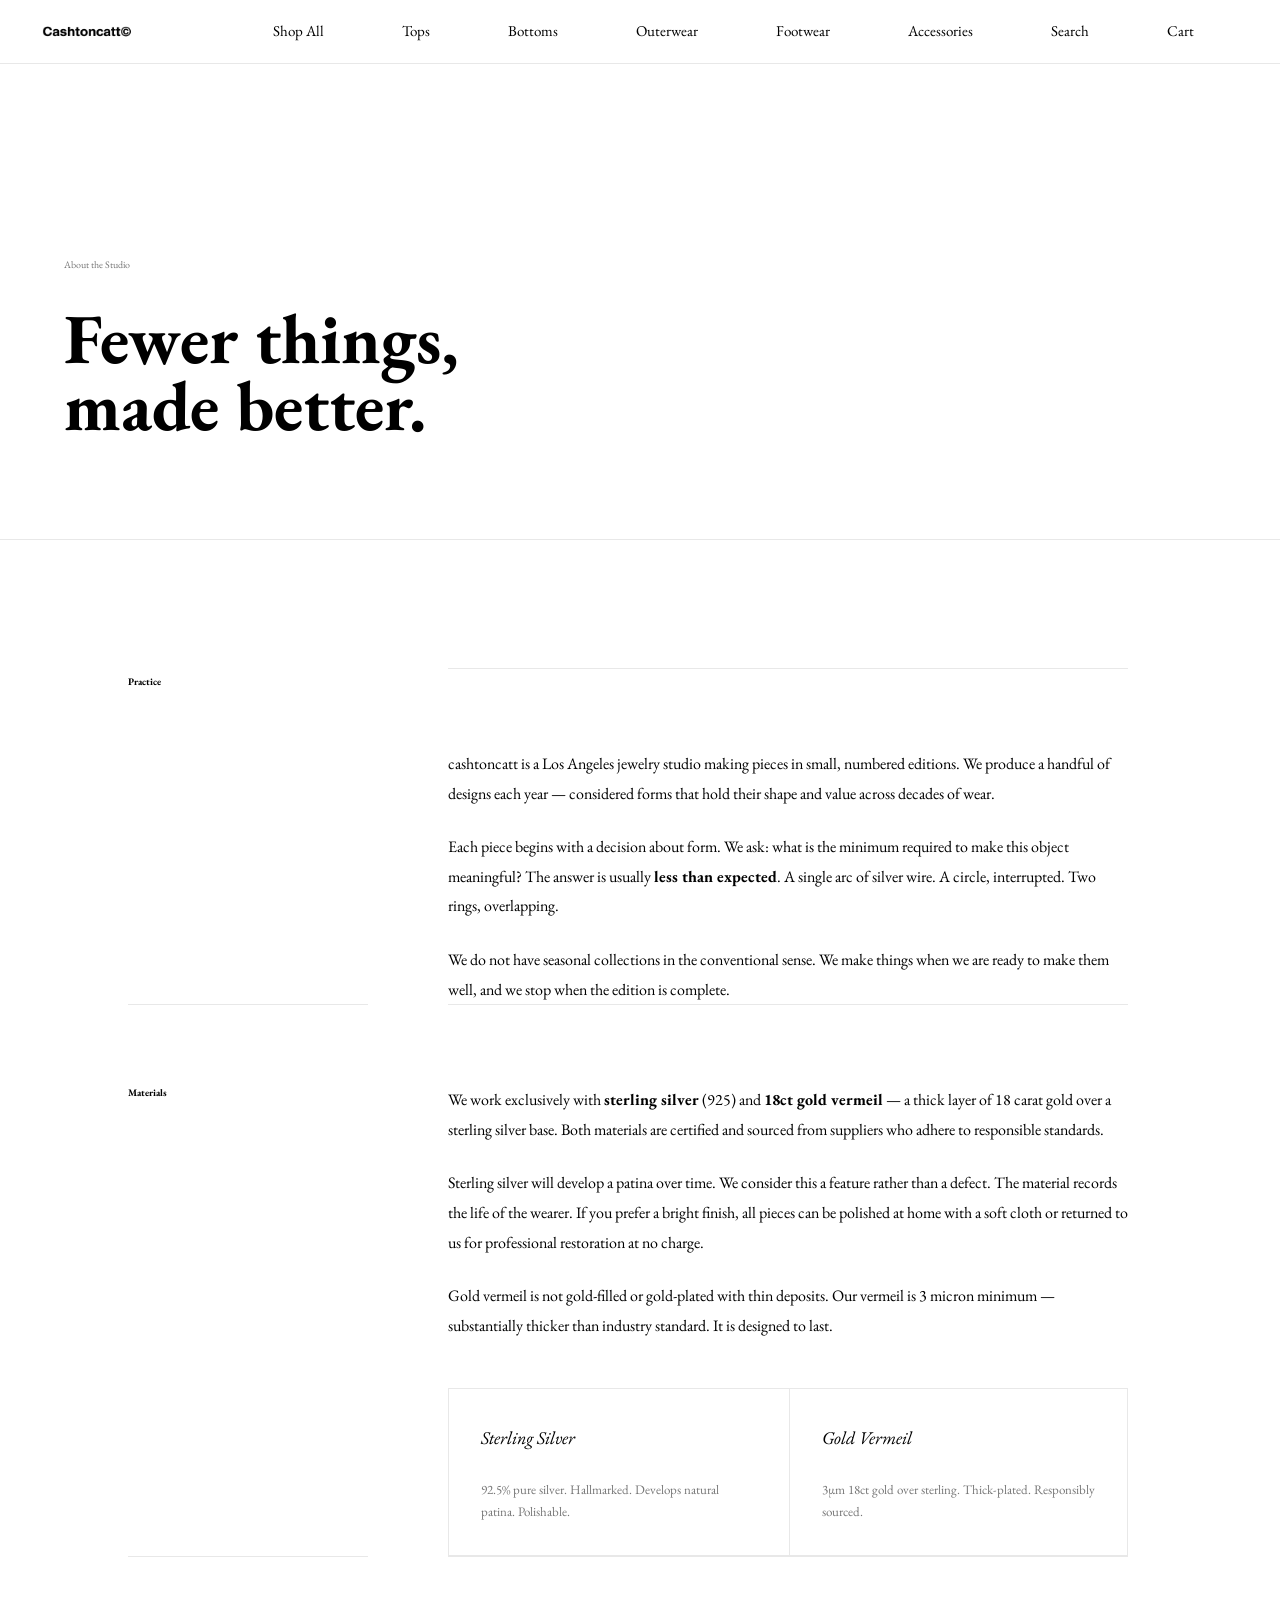
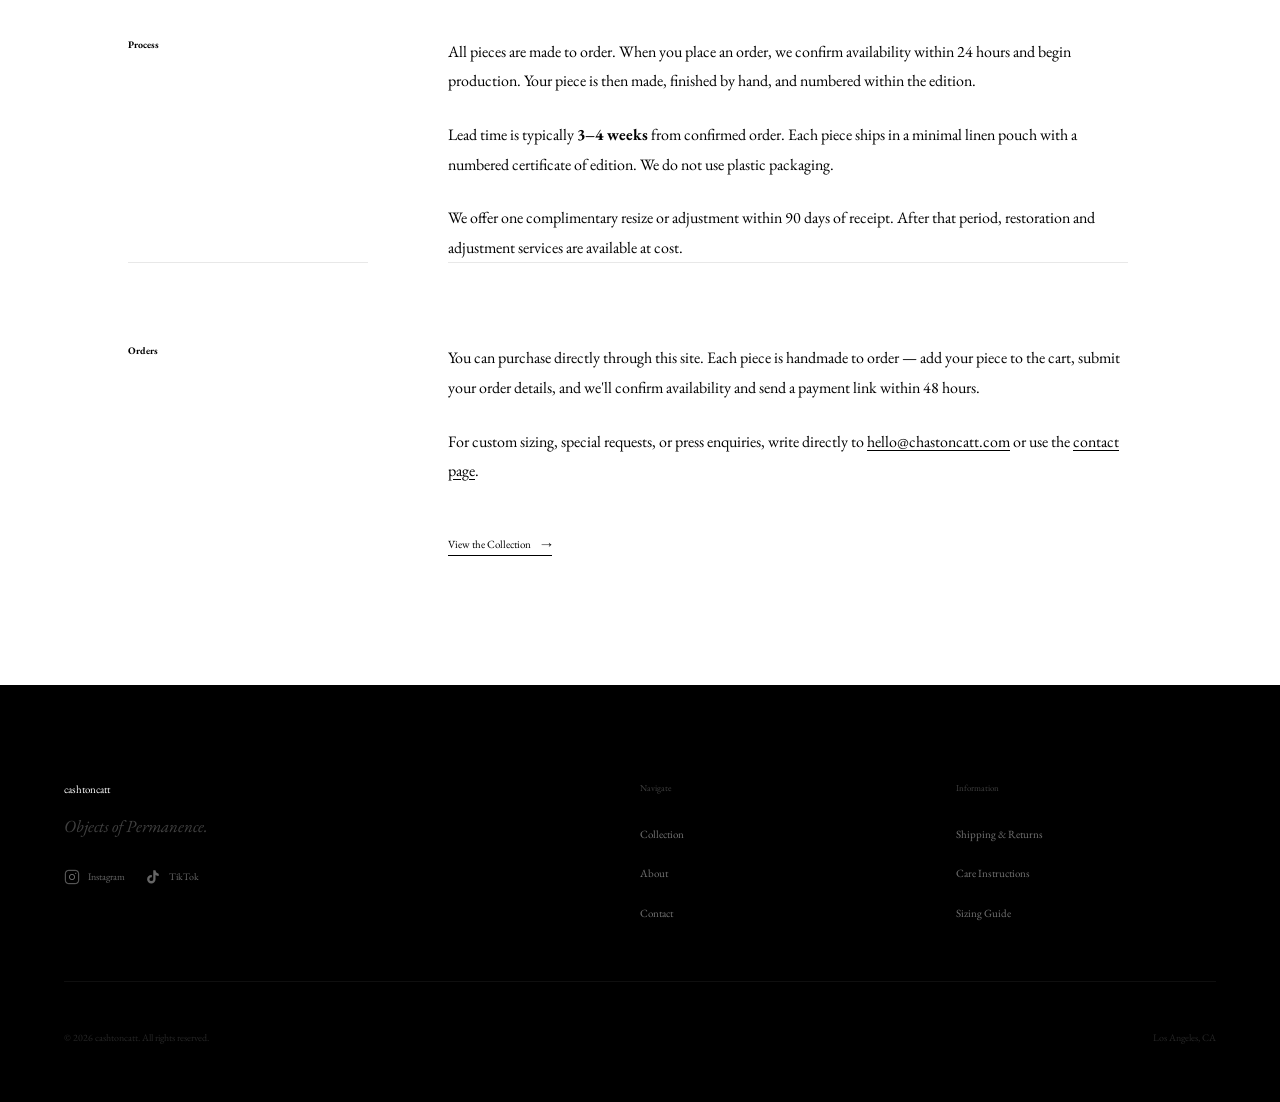
==== commit fbddb68d: "UI overhaul — EB Garamond font, new nav (Shop All/Tops/Bottoms etc), two static hero images, ticker " ====
--- a/about.html
+++ b/about.html
@@ -5,6 +5,9 @@
   <meta name="viewport" content="width=device-width, initial-scale=1.0">
   <title>About — cashtoncatt</title>
   <meta name="description" content="cashtoncatt makes jewelry in small quantities from a studio in Los Angeles. Learn about our practice, materials, and process.">
+  <link rel="preconnect" href="https://fonts.googleapis.com">
+  <link rel="preconnect" href="https://fonts.gstatic.com" crossorigin>
+  <link href="https://fonts.googleapis.com/css2?family=EB+Garamond:ital,wght@0,400;0,500;0,700;1,400&display=swap" rel="stylesheet">
   <link rel="stylesheet" href="css/style.css">
 </head>
 <body>
@@ -14,14 +17,22 @@
        ============================================ -->
   <nav class="nav scrolled" id="nav">
     <div class="nav__left">
-      <a href="products.html" class="nav__link">Collection</a>
-      <a href="about.html" class="nav__link active">About</a>
-      <a href="contact.html" class="nav__link">Contact</a>
-    </div>
-    <a href="index.html" class="nav__brand"><img src="images/logo.png" alt="cashtoncatt" class="nav__logo"></a>
+      <a href="index.html" class="nav__brand">
+        <img src="images/logo.png" alt="cashtoncatt" class="nav__logo">
+      </a>
+      <div class="nav__cats">
+        <a href="products.html" class="nav__link nav__link--cat">Shop All</a>
+        <a href="products.html" class="nav__link nav__link--cat">Tops</a>
+        <a href="products.html" class="nav__link nav__link--cat">Bottoms</a>
+        <a href="products.html" class="nav__link nav__link--cat">Outerwear</a>
+        <a href="products.html" class="nav__link nav__link--cat">Footwear</a>
+        <a href="products.html" class="nav__link nav__link--cat">Accessories</a>
+        <a href="#" class="nav__link nav__link--cat">Search</a>
+      </div>
+    </div>
     <div class="nav__right">
       <button class="nav__cart" id="cartToggle" aria-label="Open cart">
-        Cart <span class="nav__cart-badge">0</span>
+        Cart <span class="nav__cart-badge" id="cartBadge1">0</span>
       </button>
       <button class="nav__mobile-toggle" id="mobileToggle" aria-label="Open menu">
         <span></span>
--- a/css/style.css
+++ b/css/style.css
@@ -15,8 +15,8 @@
   --border:       #E8E8E8;
   --border-mid:   #CCCCCC;
 
-  --font-serif: Arial, sans-serif;
-  --font-sans:  Arial, sans-serif;
+  --font-serif: 'EB Garamond', Georgia, serif;
+  --font-sans:  'EB Garamond', Georgia, serif;
 
   --nav-height:  64px;
   --max-width:   1400px;
@@ -129,10 +129,10 @@
 }
 
 .nav__link--cat {
-  font-size: 9px;
-  font-weight: 500;
-  text-transform: uppercase;
-  letter-spacing: 0.12em;
+  font-size: 15px;
+  font-weight: 400;
+  text-transform: none;
+  letter-spacing: 0;
 }
 
 .nav__link::after {
@@ -148,9 +148,10 @@
 .nav__link.active::after { width: 100%; }
 
 @media (min-width: 768px) {
-  .nav__left  { display: flex; align-items: center; gap: 0; }
-  .nav__cats  { display: flex; align-items: center; gap: 28px; margin-left: 48px; }
-  .nav__right { display: flex; justify-content: flex-end; gap: 32px; align-items: center; }
+  .nav { justify-content: space-between; }
+  .nav__left  { display: flex; align-items: center; gap: 0; flex: 1; }
+  .nav__cats  { display: flex; align-items: center; justify-content: space-evenly; flex: 1; margin-left: 32px; }
+  .nav__right { display: flex; justify-content: flex-end; gap: 32px; align-items: center; flex: 0 0 auto; }
 }
 
 /* Cart button */
@@ -158,10 +159,10 @@
   display: flex;
   align-items: center;
   gap: 6px;
-  font-size: 9px;
-  font-weight: 500;
-  text-transform: uppercase;
-  letter-spacing: 0.12em;
+  font-size: 15px;
+  font-weight: 400;
+  text-transform: none;
+  letter-spacing: 0;
   position: relative;
   cursor: pointer;
   padding-bottom: 2px;
